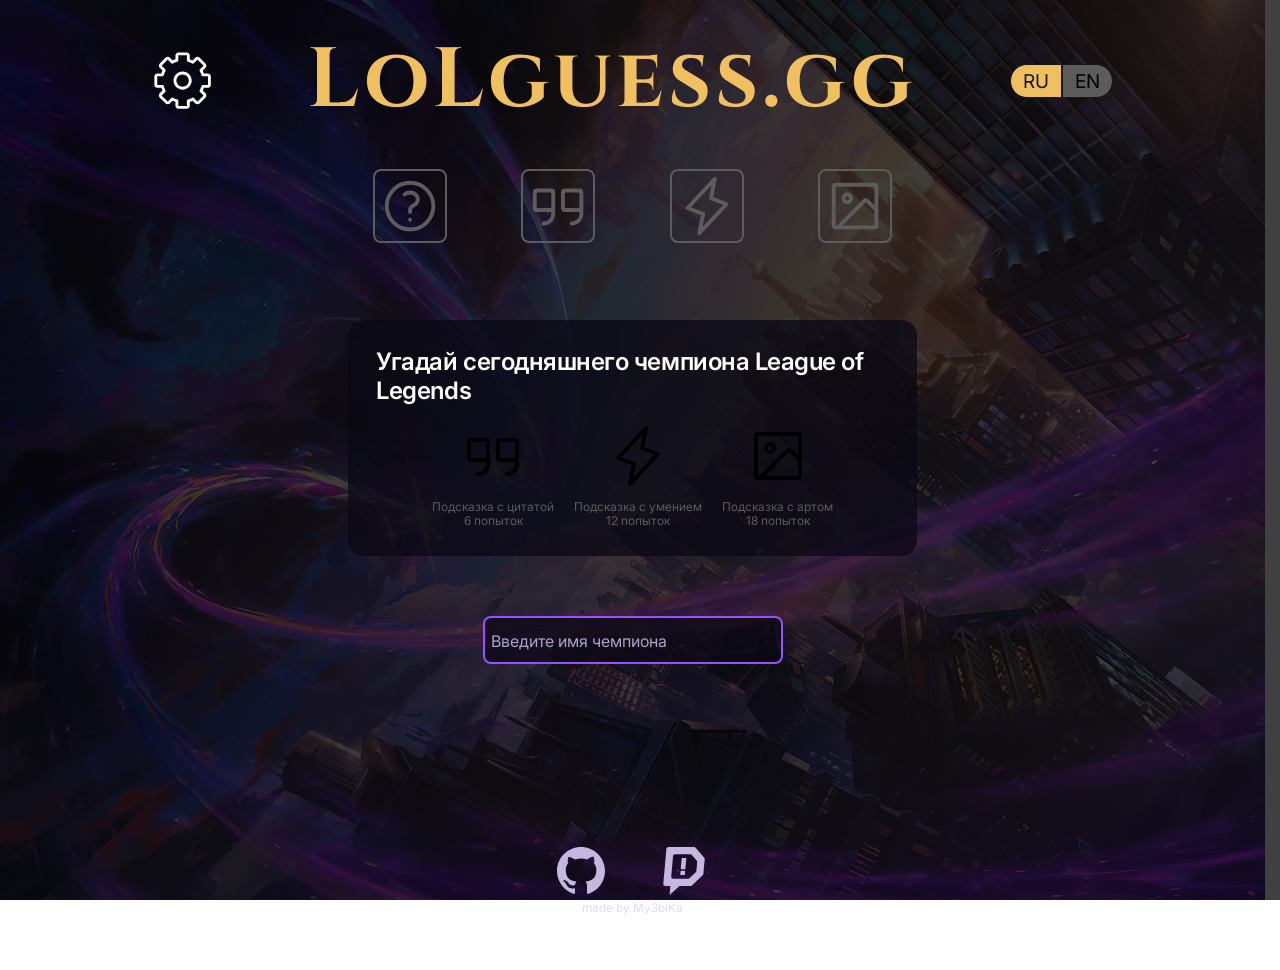
==== classic/daily/index.html @ db66587f "Initial commit" ====
<!DOCTYPE html>
<html lang="ru">

<head>
    <meta charset="UTF-8">
    <meta name="viewport" content="width=device-width, initial-scale=1.0">
    <title>LOLGuess | Classic daily</title>
    <link rel="stylesheet" href="/styles/main.css">
    <script src="/classic/daily/scripts/main.js" type="module" defer></script>
</head>

<body>
    <div class="header-placeholder"></div>
    <main class="main">
        <section class="modes">
            <div class="container modes__inner">
                <ul class="modes__list">
                    <li class="modes__item not-guessed" data-js-modes-classic>
                        <svg xmlns="http://www.w3.org/2000/svg" width="64" height="64" fill="none" viewBox="0 0 24 24"
                            stroke-width="1.5" stroke="currentColor" class="size-6">
                            <path stroke-linecap="round" stroke-linejoin="round"
                                d="M9.879 7.519c1.171-1.025 3.071-1.025 4.242 0 1.172 1.025 1.172 2.687 0 3.712-.203.179-.43.326-.67.442-.745.361-1.45.999-1.45 1.827v.75M21 12a9 9 0 1 1-18 0 9 9 0 0 1 18 0Zm-9 5.25h.008v.008H12v-.008Z" />
                        </svg>
                        <div class="modes__item-types">
                            <a href="/classic/daily/" class="modes__item-type button">Ежедневный</a>
                            <a href="/classic/endless/" class="modes__item-type button">Бесконечный</a>
                        </div>
                    </li>
                    <li class="modes__item not-guessed" data-js-modes-quote>
                        <svg xmlns="http://www.w3.org/2000/svg" width="64" height="64" viewBox="0 0 256 256">
                            <rect width="48" height="48" fill="none" />
                            <path d="M108,144H40a8,8,0,0,1-8-8V72a8,8,0,0,1,8-8h60a8,8,0,0,1,8,8v88a40,40,0,0,1-40,40"
                                fill="none" stroke="currentColor" stroke-linecap="round" stroke-linejoin="round"
                                stroke-width="16" />
                            <path d="M224,144H156a8,8,0,0,1-8-8V72a8,8,0,0,1,8-8h60a8,8,0,0,1,8,8v88a40,40,0,0,1-40,40"
                                fill="none" stroke="currentColor" stroke-linecap="round" stroke-linejoin="round"
                                stroke-width="16" />
                        </svg>
                        <div class="modes__item-types">
                            <a href="/quote/daily/" class="modes__item-type button">Ежедневный</a>
                            <a href="/quote/endless/" class="modes__item-type button">Бесконечный</a>
                        </div>
                    </li>
                    <li class="modes__item not-guessed" data-js-modes-spell>
                        <svg xmlns="http://www.w3.org/2000/svg" width="64" height="64" viewBox="0 0 256 256">
                            <rect width="256" height="256" fill="none" />
                            <polygon points="160 16 144 96 208 120 96 240 112 160 48 136 160 16" fill="none"
                                stroke="currentColor" stroke-linecap="round" stroke-linejoin="round"
                                stroke-width="16" />
                        </svg>
                        <div class="modes__item-types">
                            <a href="/spell/daily/" class="modes__item-type button">Ежедневный</a>
                            <a href="/spell/endless/" class="modes__item-type button">Бесконечный</a>
                        </div>
                    </li>
                    <li class="modes__item not-guessed" data-js-modes-splash>
                        <svg xmlns="http://www.w3.org/2000/svg" viewBox="0 0 256 256" width="64" height="64">
                            <rect width="256" height="256" fill="none" />
                            <rect x="40" y="40" width="176" height="176" rx="8" fill="none" stroke="currentColor"
                                stroke-linecap="round" stroke-linejoin="round" stroke-width="16" />
                            <circle cx="96" cy="96" r="16" fill="none" stroke="currentColor" stroke-linecap="round"
                                stroke-linejoin="round" stroke-width="16" />
                            <path d="M56.69,216,166.34,106.34a8,8,0,0,1,11.32,0L216,144.69" fill="none"
                                stroke="currentColor" stroke-linecap="round" stroke-linejoin="round"
                                stroke-width="16" />
                        </svg>
                        <div class="modes__item-types">
                            <a href="/splash/daily/" class="modes__item-type button">Ежедневный</a>
                            <a href="/splash/endless/" class="modes__item-type button">Бесконечный</a>
                        </div>
                    </li>
                </ul>
            </div>
        </section>
        <section class="hints">
            <div class="container">
                <div class="hints__inner">
                    <h1 class="hints__title h3">Угадай сегодняшнего чемпиона League of Legends</h1>
                    <ul class="hints__list">
                        <li class="hints__item is-disabled">
                            <button class="hints__btn is-disabled" data-js-hints-quote-open-btn data-js-hints-open-btn>
                                <svg xmlns="http://www.w3.org/2000/svg" width="64" height="64" viewBox="0 0 256 256">
                                    <rect width="48" height="48" fill="none" />
                                    <path
                                        d="M108,144H40a8,8,0,0,1-8-8V72a8,8,0,0,1,8-8h60a8,8,0,0,1,8,8v88a40,40,0,0,1-40,40"
                                        fill="none" stroke="currentColor" stroke-linecap="round" stroke-linejoin="round"
                                        stroke-width="16" />
                                    <path
                                        d="M224,144H156a8,8,0,0,1-8-8V72a8,8,0,0,1,8-8h60a8,8,0,0,1,8,8v88a40,40,0,0,1-40,40"
                                        fill="none" stroke="currentColor" stroke-linecap="round" stroke-linejoin="round"
                                        stroke-width="16" />
                                </svg>
                            </button>
                            <span class="hints__btn-tooltip">
                                Подсказка с цитатой <br>
                                <span class="hints__btn-tooltip-attempts" data-js-hints-quote-tooltip>6 попыток</span>
                            </span>
                        </li>
                        <li class="hints__item is-disabled">
                            <button class="hints__btn is-disabled" data-js-hints-spell-open-btn data-js-hints-open-btn>
                                <svg xmlns="http://www.w3.org/2000/svg" width="64" height="64" viewBox="0 0 256 256">
                                    <rect width="256" height="256" fill="none" />
                                    <polygon points="160 16 144 96 208 120 96 240 112 160 48 136 160 16" fill="none"
                                        stroke="currentColor" stroke-linecap="round" stroke-linejoin="round"
                                        stroke-width="16" />
                                </svg>
                            </button>
                            <span class="hints__btn-tooltip">
                                Подсказка с умением <br>
                                <span class="hints__btn-tooltip-attempts" data-js-hints-spell-tooltip>12 попыток</span>
                            </span>
                        </li>
                        <li class="hints__item is-disabled">
                            <button class="hints__btn is-disabled" data-js-hints-splash-open-btn data-js-hints-open-btn>
                                <svg xmlns="http://www.w3.org/2000/svg" viewBox="0 0 256 256" width="64" height="64">
                                    <rect width="256" height="256" fill="none" />
                                    <rect x="40" y="40" width="176" height="176" rx="8" fill="none"
                                        stroke="currentColor" stroke-linecap="round" stroke-linejoin="round"
                                        stroke-width="16" />
                                    <circle cx="96" cy="96" r="16" fill="none" stroke="currentColor"
                                        stroke-linecap="round" stroke-linejoin="round" stroke-width="16" />
                                    <path d="M56.69,216,166.34,106.34a8,8,0,0,1,11.32,0L216,144.69" fill="none"
                                        stroke="currentColor" stroke-linecap="round" stroke-linejoin="round"
                                        stroke-width="16" />
                                </svg>
                            </button>
                            <span class="hints__btn-tooltip">
                                Подсказка с артом <br>
                                <span class="hints__btn-tooltip-attempts" data-js-hints-splash-tooltip>18 попыток</span>
                            </span>
                        </li>
                    </ul>
                    <div class="hints__quote-hint-box" data-js-hints-quote-box data-js-hints-box>
                        <div class="hints__quote-hint" data-js-quote></div>
                    </div>
                    <div class="hints__spell-hint-box" data-js-hints-spell-box data-js-hints-box>
                    </div>
                    <div class="hints__splash-hint-box" data-js-hints-splash-box data-js-hints-box>
                    </div>
                </div>
            </div>
        </section>
        <section class="guess">
            <div class="container">
                <div class="guess__search" data-js-guess-box>
                    <input type="text" class="guess__input" placeholder="Введите имя чемпиона"
                        autocomplete="new-password" data-js-guess-input>
                    <ul class="guess__dropdown-list" role="listbox" data-js-guess-droplist>
                    </ul>
                </div>
            </div>
        </section>
        <section class="answers">
            <div class="container">
                <table class="answers__table">
                    <thead class="answers__thead is-hidden" data-js-answers-thead>
                        <tr class="answers__thead-tr">
                            <th class="answers__thead-th">Чемпион</th>
                            <th class="answers__thead-th">Пол</th>
                            <th class="answers__thead-th">Позиция(и)</th>
                            <th class="answers__thead-th">Виды</th>
                            <th class="answers__thead-th">Ресурс</th>
                            <th class="answers__thead-th">Тип <br>атаки</th>
                            <th class="answers__thead-th">Регион(ы)</th>
                            <th class="answers__thead-th">Год <br>выпуска</th>
                        </tr>
                    </thead>
                    <tbody class="answers__tbody" data-js-answers-tbody></tbody>
                </table>
            </div>
        </section>
        <section class="last-champion" style="display: none;">

        </section>
        <section class="finish is-hidden" data-js-finish-root>
            <div class="container">
                <div class="finish__inner">
                    <h2 class="finish__title">Nice one</h2>
                    <div class="finish__this-champ" data-js-finish-champ>
                        <div class="finish__champ-text-box">
                            <span class="finish__champ-text-top">Вы угадали</span>
                            <h3 class="finish__champ-name h2" data-js-finish-champ-name></h3>
                        </div>
                    </div>
                    <div class="finish__attempts" data-js-finish-attempts>Количество попыток:</div>
                    <button class="finish__statistic-btn" style="display: none;">Статистика</button>
                    <div class="finish__next-champ-timer-box">
                        <h3 class="finish__next-champ-title">Следующий чемпион через</h3>
                        <div class="finish__next-champ-timer">
                            <span class="finish__hours" data-js-timer-hours>00</span>
                            :
                            <span class="finish__minutes" data-js-timer-minutes>00</span>
                            :
                            <span class="finish__seconds" data-js-timer-seconds>00</span>
                        </div>
                        <span class="finish__utc">Часовой пояс: UTC +0</span>
                    </div>
                    <a href="/" class="finish__next-mode-btn" style="display: none;"></a>
                    <div class="modes">
                        <div class="container modes__inner modes__inner--end">
                            <ul class="modes__list">
                                <li class="modes__item not-guessed" data-js-modes-classic>
                                    <svg xmlns="http://www.w3.org/2000/svg" width="64" height="64" fill="none"
                                        viewBox="0 0 24 24" stroke-width="1.5" stroke="currentColor" class="size-6">
                                        <path stroke-linecap="round" stroke-linejoin="round"
                                            d="M9.879 7.519c1.171-1.025 3.071-1.025 4.242 0 1.172 1.025 1.172 2.687 0 3.712-.203.179-.43.326-.67.442-.745.361-1.45.999-1.45 1.827v.75M21 12a9 9 0 1 1-18 0 9 9 0 0 1 18 0Zm-9 5.25h.008v.008H12v-.008Z" />
                                    </svg>
                                    <div class="modes__item-types">
                                        <a href="/classic/daily/" class="modes__item-type button">Ежедневный</a>
                                        <a href="/classic/endless/" class="modes__item-type button">Бесконечный</a>
                                    </div>
                                </li>
                                <li class="modes__item not-guessed" data-js-modes-quote>
                                    <svg xmlns="http://www.w3.org/2000/svg" width="64" height="64"
                                        viewBox="0 0 256 256">
                                        <rect width="48" height="48" fill="none" />
                                        <path
                                            d="M108,144H40a8,8,0,0,1-8-8V72a8,8,0,0,1,8-8h60a8,8,0,0,1,8,8v88a40,40,0,0,1-40,40"
                                            fill="none" stroke="currentColor" stroke-linecap="round"
                                            stroke-linejoin="round" stroke-width="16" />
                                        <path
                                            d="M224,144H156a8,8,0,0,1-8-8V72a8,8,0,0,1,8-8h60a8,8,0,0,1,8,8v88a40,40,0,0,1-40,40"
                                            fill="none" stroke="currentColor" stroke-linecap="round"
                                            stroke-linejoin="round" stroke-width="16" />
                                    </svg>
                                    <div class="modes__item-types">
                                        <a href="/quote/daily/" class="modes__item-type button">Ежедневный</a>
                                        <a href="/quote/endless/" class="modes__item-type button">Бесконечный</a>
                                    </div>
                                </li>
                                <li class="modes__item not-guessed" data-js-modes-spell>
                                    <svg xmlns="http://www.w3.org/2000/svg" width="64" height="64"
                                        viewBox="0 0 256 256">
                                        <rect width="256" height="256" fill="none" />
                                        <polygon points="160 16 144 96 208 120 96 240 112 160 48 136 160 16" fill="none"
                                            stroke="currentColor" stroke-linecap="round" stroke-linejoin="round"
                                            stroke-width="16" />
                                    </svg>
                                    <div class="modes__item-types">
                                        <a href="/spell/daily/" class="modes__item-type button">Ежедневный</a>
                                        <a href="/spell/endless/" class="modes__item-type button">Бесконечный</a>
                                    </div>
                                </li>
                                <li class="modes__item not-guessed" data-js-modes-splash>
                                    <svg xmlns="http://www.w3.org/2000/svg" viewBox="0 0 256 256" width="64"
                                        height="64">
                                        <rect width="256" height="256" fill="none" />
                                        <rect x="40" y="40" width="176" height="176" rx="8" fill="none"
                                            stroke="currentColor" stroke-linecap="round" stroke-linejoin="round"
                                            stroke-width="16" />
                                        <circle cx="96" cy="96" r="16" fill="none" stroke="currentColor"
                                            stroke-linecap="round" stroke-linejoin="round" stroke-width="16" />
                                        <path d="M56.69,216,166.34,106.34a8,8,0,0,1,11.32,0L216,144.69" fill="none"
                                            stroke="currentColor" stroke-linecap="round" stroke-linejoin="round"
                                            stroke-width="16" />
                                    </svg>
                                    <div class="modes__item-types">
                                        <a href="/splash/daily/" class="modes__item-type button">Ежедневный</a>
                                        <a href="/splash/endless/" class="modes__item-type button">Бесконечный</a>
                                    </div>
                                </li>
                            </ul>
                        </div>
                    </div>
                </div>
            </div>
        </section>
    </main>
    <div class="footer-placeholder"></div>
    <div class="setting-modal"></div>
</body>

</html>
---- styles/main.css ----
@charset "UTF-8";
@font-face {
  font-family: "Inter";
  src: url("../fonts/Inter/Inter18pt-Light.eot") format("eot"), url("../fonts/Inter/Inter18pt-Light.woff") format("woff"), url("../fonts/Inter/Inter18pt-Light.woff2") format("woff2");
  font-weight: 300;
  font-style: normal;
  font-display: swap;
}
@font-face {
  font-family: "Inter";
  src: url("../fonts/Inter/Inter18pt-Regular.eot") format("eot"), url("../fonts/Inter/Inter18pt-Regular.woff") format("woff"), url("../fonts/Inter/Inter18pt-Regular.woff2") format("woff2");
  font-weight: 400;
  font-style: normal;
  font-display: swap;
}
@font-face {
  font-family: "Inter";
  src: url("../fonts/Inter/Inter18pt-Medium.eot") format("eot"), url("../fonts/Inter/Inter18pt-Medium.woff") format("woff"), url("../fonts/Inter/Inter18pt-Medium.woff2") format("woff2");
  font-weight: 500;
  font-style: normal;
  font-display: swap;
}
@font-face {
  font-family: "Inter";
  src: url("../fonts/Inter/Inter18pt-SemiBold.eot") format("eot"), url("../fonts/Inter/Inter18pt-SemiBold.woff") format("woff"), url("../fonts/Inter/Inter18pt-SemiBold.woff2") format("woff2");
  font-weight: 600;
  font-style: normal;
  font-display: swap;
}
@font-face {
  font-family: "Inter";
  src: url("../fonts/Inter/Inter18pt-Bold.eot") format("eot"), url("../fonts/Inter/Inter18pt-Bold.woff") format("woff"), url("../fonts/Inter/Inter18pt-Bold.woff2") format("woff2");
  font-weight: 700;
  font-style: normal;
  font-display: swap;
}
@font-face {
  font-family: "Cinzel";
  src: url("../fonts/Cinzel/Cinzel-Bold.eot") format("eot"), url("../fonts/Cinzel/Cinzel-Bold.woff") format("woff"), url("../fonts/Cinzel/Cinzel-Bold.woff2") format("woff2");
  font-weight: 700;
  font-style: normal;
  font-display: swap;
}
body {
  font-family: var(--font-family-base);
  font-size: clamp(0.875rem, 0.7451923077rem + 0.5769230769vw, 1.25rem);
  font-weight: 400;
  color: var(--color-text);
  background-color: var(--color-text);
  background: url(../images/background.jpg) no-repeat;
  background-position: center;
  background-size: cover;
  background-attachment: fixed;
  position: relative;
}
body::before {
  content: "";
  position: fixed;
  width: 100%;
  height: 100%;
  background: url(../images/background.jpg) no-repeat cover;
  background-color: rgba(0, 0, 0, 0.75);
  z-index: -1;
}
body.no-scroll {
  overflow: hidden;
}

h1,
.h1,
h2,
.h2,
h3,
.h3 {
  font-weight: 700;
  color: var(--color-white);
  letter-spacing: -0.02em;
}

h1,
.h1 {
  font-size: clamp(2rem, 1.3942307692rem + 2.6923076923vw, 3.75rem);
  line-height: clamp(2.75rem, 2.1442307692rem + 2.6923076923vw, 4.5rem);
}

h2,
.h2 {
  font-size: clamp(1.5rem, 1.3269230769rem + 0.7692307692vw, 2rem);
  line-height: clamp(1.75rem, 1.4903846154rem + 1.1538461538vw, 2.5rem);
}

h3,
.h3 {
  font-size: clamp(1.25rem, 1.1634615385rem + 0.3846153846vw, 1.5rem);
  line-height: 1.2;
  font-weight: 600;
}

a {
  position: relative;
  font-size: clamp(0.875rem, 0.8317307692rem + 0.1923076923vw, 1rem);
  color: inherit;
  font-weight: 500;
  top: 0;
  letter-spacing: 0.05em;
  line-height: 1.2;
  transition: 0.1s all;
}
a[class] {
  text-decoration: none;
}

a,
button,
label,
input,
textarea,
select,
svg * {
  transition-duration: var(--transition-duration);
}

button:has(svg) {
  padding: 0;
  border: none;
  background-color: transparent;
  transition: all 0.25s;
}
button:has(svg) svg {
  display: block;
  transition: all 0.25s;
}

input {
  background-color: var(--color-black-75);
  border: 0.125rem solid var(--color-accent-primary);
  padding: 0.625rem 0.375rem;
  border-radius: clamp(0.375rem, 0.3317307692rem + 0.1923076923vw, 0.5rem);
  color: var(--color-white);
  font-size: 1.125rem;
}
input::-moz-placeholder {
  color: var(--color-text-85);
  font-size: 1rem;
}
input::placeholder {
  color: var(--color-text-85);
  font-size: 1rem;
}

li svg {
  display: block;
  transition: all 0.25s;
}

:focus-visible {
  outline: 0.125rem dashed var(--color-accent-primary);
  outline-offset: 0rem;
  transition-duration: 0s !important;
}

/**
  Нормализация блочной модели
 */
*,
::before,
::after {
  box-sizing: border-box;
}

/**
  Убираем внутренние отступы слева тегам списков,
  у которых есть атрибут class
 */
:where(ul, ol):where([class]) {
  padding-left: 0;
}

/**
  Убираем внешние отступы body и двум другим тегам,
  у которых есть атрибут class
 */
body,
:where(blockquote, figure, fieldset):where([class]) {
  margin: 0;
}

/**
  Убираем внешние отступы вертикали нужным тегам,
  у которых есть атрибут class
 */
:where(h1,
h2,
h3,
h4,
h5,
h6,
p,
ul,
ol,
dl):where([class]) {
  margin-block: 0;
}

:where(dd[class]) {
  margin-left: 0;
}

:where(fieldset[class]) {
  padding: 0;
  border: none;
}

/**
  Убираем стандартный маркер маркированному списку,
  у которого есть атрибут class
 */
:where(ul[class]) {
  list-style: none;
}

:where(address[class]) {
  font-style: normal;
}

/**
  Обнуляем вертикальные внешние отступы параграфа,
  объявляем локальную переменную для внешнего отступа вниз,
  чтобы избежать взаимодействие с более сложным селектором
 */
p {
  --paragraphMarginBottom: 24px;
  margin-block: 0;
}

/**
  Внешний отступ вниз для параграфа без атрибута class,
  который расположен не последним среди своих соседних элементов
 */
p:where(:not([class]):not(:last-child)) {
  margin-bottom: var(--paragraphMarginBottom);
}

/**
  Упрощаем работу с изображениями и видео
 */
img,
video {
  display: block;
  max-width: 100%;
  height: auto;
}

/**
  Наследуем свойства шрифт для полей ввода
 */
input,
textarea,
select,
button {
  font: inherit;
}

html {
  /**
    Пригодится в большинстве ситуаций
    (когда, например, нужно будет "прижать" футер к низу сайта)
   */
  height: 100%;
  /**
    Убираем скачок интерфейса по горизонтали
    при появлении / исчезновении скроллбара
   */
  scrollbar-gutter: stable;
  /**
    Плавный скролл
   */
  scroll-behavior: smooth;
}

body {
  /**
    Пригодится в большинстве ситуаций
    (когда, например, нужно будет "прижать" футер к низу сайта)
   */
  min-height: 100%;
}

/**
  Нормализация высоты элемента ссылки при его инспектировании в DevTools
 */
a:where([class]) {
  display: inline-flex;
}

/**
  Курсор-рука при наведении на элемент
 */
button,
label {
  cursor: pointer;
}

/**
  Убирает серую подсветку при тапе на мобильных устройствах (iOS/Android)
 */
button {
  -webkit-tap-highlight-color: transparent;
}

/**
  Чиним баг задержки смены цвета при взаимодействии с svg-элементами
 */
svg * {
  transition-property: fill, stroke;
}

/**
  Приведение рамок таблиц в классический 'collapse' вид
 */
:where(table) {
  border-collapse: collapse;
  border-color: currentColor;
}

/**
  Удаляем все анимации и переходы для людей,
  которые предпочитают их не использовать
 */
@media (prefers-reduced-motion: reduce) {
  *,
  ::before,
  ::after {
    animation-duration: 0.01ms !important;
    animation-iteration-count: 1 !important;
    transition-duration: 0.01ms !important;
    scroll-behavior: auto !important;
  }
}
dialog:not([open]) {
  display: none;
}

.container {
  max-width: calc(var(--container-width) + var(--container-padding-x) * 2);
  margin-inline: auto;
  padding-inline: var(--container-padding-x);
}

.visually-hidden {
  position: absolute !important;
  width: 1px !important;
  height: 1px !important;
  margin: -1px !important;
  border: 0 !important;
  padding: 0 !important;
  white-space: nowrap !important;
  clip-path: inset(100%) !important;
  clip: rect(0 0 0 0) !important;
  overflow: hidden !important;
}

@media (width <= 47.99875rem) {
  .hidden-mobile {
    display: none !important;
  }
}

@media (width > 47.99875rem) {
  .visible-mobile {
    display: none !important;
  }
}

:root {
  --color-white: #ffffff;
  --color-text: #c4b8e0;
  --color-text-85: rgba(196, 184, 224, 0.875);
  --color-text-35: rgba(196, 184, 224, 0.35);
  --color-black: #161616;
  --color-black-75: rgba(10, 8, 20, 0.75);
  --color-accent-grey: #5c5c5c;
  --color-grey-15: rgba(92, 92, 92, 0.15);
  --color-grey-25: rgba(88, 88, 88, 0.25);
  --color-accent-green: #06a700;
  --color-accent-yellow: rgb(167, 109, 0);
  --color-accent-red: rgb(167, 0, 0);
  --color-accent-primary: #9B4DFF;
  --color-accent-secondary: #F0C060;
  --font-family-base: "Inter", sans-serif;
  --container-width: 87.5rem;
  --container-padding-x: 0.9375rem;
  --transition-duration: 0.25s;
}

@keyframes flipCard {
  0% {
    opacity: 0;
  }
  100% {
    opacity: 1;
  }
}
@keyframes unlockHint {
  0%, 100% {
    transform: translateX(0);
  }
  25% {
    transform: translateX(-5px);
  }
  75% {
    transform: translateX(5px);
  }
}
.header {
  padding-block: 1.875rem;
}
.header__inner {
  position: relative;
  display: flex;
  -moz-column-gap: clamp(3.125rem, 2.0432692308rem + 4.8076923077vw, 6.25rem);
       column-gap: clamp(3.125rem, 2.0432692308rem + 4.8076923077vw, 6.25rem);
  align-items: center;
  justify-content: center;
}
.header__logo {
  font-size: clamp(2.5rem, 1.4182692308rem + 4.8076923077vw, 5.625rem);
  font-family: "Cinzel";
  font-weight: 700;
  color: var(--color-accent-secondary);
}
.header__settings-btn {
  width: clamp(2.5rem, 1.9807692308rem + 2.3076923077vw, 4rem);
  height: clamp(2.5rem, 1.9807692308rem + 2.3076923077vw, 4rem);
}
.header__settings-btn svg {
  width: clamp(2.5rem, 1.9807692308rem + 2.3076923077vw, 4rem);
  height: clamp(2.5rem, 1.9807692308rem + 2.3076923077vw, 4rem);
}
@media (any-hover: hover) {
  .header__settings-btn:hover svg {
    rotate: 90deg;
  }
}
@media (any-hover: none) {
  .header__settings-btn:active svg {
    rotate: 90deg;
  }
}
.header__lang-btn {
  padding: 0.25rem 0.75rem;
  border: 0.0625rem solid var(--color-black);
  background-color: var(--color-accent-grey);
}
.header__lang-btn:first-child {
  border-radius: 1.25rem 0 0 1.25rem;
}
.header__lang-btn:last-child {
  border-radius: 0 1.25rem 1.25rem 0;
}
.header__lang-btn.is-active {
  background-color: var(--color-accent-secondary);
  color: var(--color-black);
}
.header__lang-btn-box {
  display: flex;
  border-radius: 1.25rem;
  overflow: hidden;
}

.button {
  border: 0.0625rem solid var(--color-text-85);
  background-color: var(--color-text-85);
  color: var(--color-white);
  padding: 0.625rem 1rem;
  border-radius: clamp(0.25rem, 0.2067307692rem + 0.1923076923vw, 0.375rem);
}
@media (any-hover: hover) {
  .button:hover {
    background-color: transparent;
    transition: all 0.25s;
  }
}
@media (any-hover: none) {
  .button:active {
    background-color: transparent;
    transition: all 0.25s;
  }
}
.button--lang {
  padding: 0;
  border: none;
  background-color: transparent;
  position: relative;
}
@media (any-hover: hover) {
  .button--lang:hover {
    opacity: 0.8;
  }
}
@media (any-hover: none) {
  .button--lang:active {
    opacity: 0.8;
  }
}
.button--icon {
  padding: 0;
  border: none;
  background-color: transparent;
  transition: rotate 0.35s, opacity 0.25s;
}
@media (any-hover: hover) {
  .button--icon:hover {
    opacity: 0.7;
    rotate: 90deg;
  }
}
@media (any-hover: none) {
  .button--icon:active {
    opacity: 0.7;
    rotate: 90deg;
  }
}

.modes__inner {
  padding-bottom: clamp(2.5rem, 2.2836538462rem + 0.9615384615vw, 3.125rem);
}
.modes__inner--end {
  padding-bottom: 0;
}
.modes__list {
  display: flex;
  -moz-column-gap: clamp(1.875rem, 0.7932692308rem + 4.8076923077vw, 5rem);
       column-gap: clamp(1.875rem, 0.7932692308rem + 4.8076923077vw, 5rem);
  justify-content: center;
  padding: 0.5rem;
}
.modes__item {
  position: relative;
  display: block;
  cursor: pointer;
  border: 0.125rem solid var(--color-text);
  border-radius: 0.5rem;
  padding: 0.25rem;
  transition: var(--transition-duration);
}
.modes__item svg {
  width: clamp(3rem, 2.6538461538rem + 1.5384615385vw, 4rem);
  height: clamp(3rem, 2.6538461538rem + 1.5384615385vw, 4rem);
}
.modes__item.not-guessed {
  color: var(--color-accent-grey);
  border-color: var(--color-accent-grey);
}
.modes__item-types {
  position: absolute;
  left: 53%;
  translate: -50% 0%;
  bottom: -70%;
  display: flex;
  -moz-column-gap: 0.75rem;
       column-gap: 0.75rem;
  align-items: center;
  opacity: 0;
  visibility: hidden;
  transition: all var(--transition-duration);
}
.modes__item-types svg path {
  transition: var(--transition-duration);
}
.modes__item-type {
  font-size: 0.75rem;
}
@media (any-hover: hover) {
  .modes__item:hover svg {
    color: var(--color-white);
    transition: var(--transition-duration);
  }
  .modes__item:hover {
    border-color: var(--color-white);
  }
  .modes__item:hover .modes__item-types {
    opacity: 1;
    visibility: visible;
  }
}
@media (any-hover: none) {
  .modes__item:active svg {
    color: var(--color-white);
    transition: var(--transition-duration);
  }
  .modes__item:active {
    border-color: var(--color-white);
  }
  .modes__item:active .modes__item-types {
    opacity: 1;
    visibility: visible;
  }
}

.setting-modal {
  background-color: var(--color-black);
  border: 0.125rem solid var(--color-accent-primary);
  border-radius: clamp(0.5rem, 0.4134615385rem + 0.3846153846vw, 0.75rem);
  padding-block: clamp(2rem, 1.3076923077rem + 3.0769230769vw, 4rem);
  padding-inline: clamp(1.5rem, 0.9807692308rem + 2.3076923077vw, 3rem);
  display: flex;
  flex-direction: column;
  row-gap: 1.5rem;
  position: fixed;
}
.setting-modal::backdrop {
  background-color: var(--color-black);
  opacity: 0.5;
}
.setting-modal div {
  display: flex;
  flex-direction: column;
  row-gap: clamp(1.125rem, 0.8221153846rem + 1.3461538462vw, 2rem);
}
.setting-modal__close-btn {
  align-self: end;
  position: absolute;
  top: 0.875rem;
  right: 0.875rem;
  width: clamp(1.375rem, 0.8990384615rem + 2.1153846154vw, 2.75rem);
  height: clamp(1.375rem, 0.8990384615rem + 2.1153846154vw, 2.75rem);
}
.setting-modal__close-btn::before, .setting-modal__close-btn::after {
  content: "";
  display: block;
  position: absolute;
  top: 50%;
  left: 50%;
  translate: -50% -50%;
  width: clamp(1.5rem, 1.2403846154rem + 1.1538461538vw, 2.25rem);
  height: clamp(0.125rem, 0.1033653846rem + 0.0961538462vw, 0.1875rem);
  background-color: var(--color-white);
  rotate: 45deg;
  border-radius: clamp(0.25rem, 0.2067307692rem + 0.1923076923vw, 0.375rem);
}
.setting-modal__close-btn::before {
  rotate: 135deg;
}
.setting-modal__colorblind-thumb {
  position: absolute;
  top: 50%;
  left: 0.125rem;
  translate: 0 -50%;
  width: 1.5rem;
  height: 1.5rem;
  display: block;
  background-color: var(--color-white);
  border-radius: 50%;
  transition: all 0.25s;
}
.setting-modal__colorblind-btn {
  width: 1.75rem;
  height: 1.75rem;
  transition: all 0.25s;
  position: relative;
  padding: 0;
  width: 3rem;
  border-radius: clamp(0.875rem, 0.8317307692rem + 0.1923076923vw, 1rem);
  border: none;
  background-color: var(--color-accent-grey);
  align-self: start;
}
.setting-modal__colorblind-btn.is-active {
  background-color: var(--color-accent-green);
  transition: all 0.25s;
}
.setting-modal__colorblind-btn.is-active .setting-modal__colorblind-thumb {
  left: 1.375rem;
  transition: all 0.25s;
}
.setting-modal__theme-select {
  background-color: transparent;
  border: 0.0625rem solid var(--color-accent-primary);
  border-radius: clamp(0.375rem, 0.375rem + 0vw, 0.375rem);
  padding-inline: clamp(0.5rem, 0.4134615385rem + 0.3846153846vw, 0.75rem);
  padding-block: clamp(0.375rem, 0.3317307692rem + 0.1923076923vw, 0.5rem);
}

.guess {
  padding-block: 2.5rem;
}
.guess .container {
  display: flex;
  flex-direction: column;
  align-items: center;
  row-gap: clamp(1.5rem, 1.1538461538rem + 1.5384615385vw, 2.5rem);
}
.guess__surrender-btn {
  justify-self: center;
}
.guess__surrender-btn.is-hidden {
  display: none;
  opacity: 0;
  visibility: hidden;
  transition: all var(--transition-duration);
}
.guess__search {
  position: relative;
}
.guess__dropdown-list {
  background-color: var(--color-black-75);
  max-height: 26.25rem;
  width: 18.75rem;
  position: absolute;
  z-index: 2;
  overflow-y: auto;
  top: 90%;
  transition: 0.2s;
}
.guess__dropdown-list::-webkit-scrollbar {
  background-color: var(--color-primary-accent);
}
.guess__dropdown-list.is-hidden {
  opacity: 0;
  visibility: hidden;
  transition: all var(--transition-duration);
  transition: 0.2s;
}
.guess__dropdown-item {
  cursor: pointer;
  display: flex;
  align-items: center;
  -moz-column-gap: 1.125rem;
       column-gap: 1.125rem;
  padding: 0.625rem;
  transition: var(--transition-duration);
  font-size: 1.25rem;
  transition: none;
}
.guess__dropdown-item.is-focused {
  background-color: var(--color-grey-25);
}
@media (any-hover: hover) {
  .guess__dropdown-item:hover {
    background-color: var(--color-grey-25);
  }
}
@media (any-hover: none) {
  .guess__dropdown-item:active {
    background-color: var(--color-grey-25);
  }
}
.guess__dropdown-item-not-found {
  text-align: center;
  padding: 0.625rem;
  font-size: 1rem;
}
.guess__dropdown-item:nth-child(1) {
  padding-top: 1.25rem;
}
.guess__input {
  width: 18.75rem;
  z-index: 5;
  position: relative;
}
.guess__input.is-hidden {
  opacity: 0;
  visibility: hidden;
  transition: all var(--transition-duration);
  display: none;
}

.footer {
  padding-block: clamp(1.25rem, 0.3846153846rem + 3.8461538462vw, 3.75rem);
  margin-top: auto;
}
.footer__inner {
  display: flex;
  flex-direction: column;
  align-items: center;
}
.footer__inner span {
  font-size: 0.75rem;
  opacity: 0.5;
}
.footer__list {
  display: flex;
  align-items: center;
  -moz-column-gap: clamp(1.25rem, 0.3846153846rem + 3.8461538462vw, 3.75rem);
       column-gap: clamp(1.25rem, 0.3846153846rem + 3.8461538462vw, 3.75rem);
}

.game-mods__inner {
  display: flex;
  flex-direction: column;
  align-items: center;
  row-gap: clamp(1.25rem, 0.3846153846rem + 3.8461538462vw, 3.75rem);
}
.game-mods__list {
  display: grid;
  grid-template-columns: repeat(2, 1fr);
  gap: 1.25rem;
}
@media (width <= 47.99875rem) {
  .game-mods__list {
    grid-template-columns: 1fr;
  }
}
.game-mods__item {
  display: flex;
  flex-direction: column;
  row-gap: 2rem;
  background-color: var(--color-black-75);
  padding: clamp(1rem, 0.6538461538rem + 1.5384615385vw, 2rem);
  border-radius: clamp(0.5rem, 0.4134615385rem + 0.3846153846vw, 0.75rem);
}
.game-mods__item-title-box {
  display: flex;
  align-items: center;
  -moz-column-gap: clamp(0.75rem, 0.6634615385rem + 0.3846153846vw, 1rem);
       column-gap: clamp(0.75rem, 0.6634615385rem + 0.3846153846vw, 1rem);
}
.game-mods__type-box {
  display: flex;
  justify-content: space-between;
  align-items: center;
  margin-top: auto;
}
.game-mods__type-btn:nth-last-child(1) {
  background-color: transparent;
  border: 0.0625rem solid var(--color-text-85);
}
@media (any-hover: hover) {
  .game-mods__type-btn:nth-last-child(1):hover {
    background-color: var(--color-text-85);
  }
}
@media (any-hover: none) {
  .game-mods__type-btn:nth-last-child(1):active {
    background-color: var(--color-text-85);
  }
}

.hints {
  padding-block: 1.25rem;
}
.hints .container {
  display: flex;
  flex-direction: column;
  align-items: center;
}
.hints__inner {
  padding-block: clamp(1.25rem, 0.8173076923rem + 1.9230769231vw, 2.5rem);
  background-color: var(--color-black-75);
  border-radius: clamp(0.75rem, 0.6634615385rem + 0.3846153846vw, 1rem);
  display: flex;
  flex-direction: column;
  align-items: center;
  justify-content: center;
  padding: clamp(0.9375rem, 0.6129807692rem + 1.4423076923vw, 1.875rem);
  row-gap: clamp(0.625rem, 0.4086538462rem + 0.9615384615vw, 1.25rem);
  width: clamp(20.625rem, 14.7836538462rem + 25.9615384615vw, 37.5rem);
}
.hints__title {
  max-width: inherit;
}
.hints__list {
  display: flex;
  justify-content: center;
  -moz-column-gap: 1.25rem;
       column-gap: 1.25rem;
}
.hints__item {
  display: flex;
  flex-direction: column;
  font-size: clamp(0.625rem, 0.5817307692rem + 0.1923076923vw, 0.75rem);
  align-items: center;
  text-align: center;
  row-gap: 0.75rem;
}
.hints__item.is-disabled {
  color: var(--color-accent-grey);
}
.hints__btn:not(.is-disabled) {
  color: var(--color-text-85);
  animation: unlockHint 0.5s ease forwards;
}
.hints__btn__tooltip {
  color: var(--color-accent-grey);
}
.hints__quote-hint-box, .hints__spell-hint-box, .hints__splash-hint-box {
  display: flex;
  flex-direction: column;
  align-items: center;
  background-color: var(--color-text-35);
  padding: clamp(0.5rem, 0.3269230769rem + 0.7692307692vw, 1rem);
  border-radius: clamp(0.375rem, 0.2884615385rem + 0.3846153846vw, 0.625rem);
}
.hints__quote-hint-box.is-hidden, .hints__spell-hint-box.is-hidden, .hints__splash-hint-box.is-hidden {
  max-height: 0px;
  display: none;
  opacity: 0;
  visibility: hidden;
  transition: all var(--transition-duration);
}
.hints__quote-audio {
  background: none;
  border: none;
}
.hints__quote-audio img {
  width: clamp(2rem, 1.6538461538rem + 1.5384615385vw, 3rem);
  height: clamp(2rem, 1.6538461538rem + 1.5384615385vw, 3rem);
}
.hints__quote-hint {
  text-align: center;
}
.hints__spell-hint-box {
  padding: clamp(1rem, 0.8269230769rem + 0.7692307692vw, 1.5rem);
}
.hints__spell-img {
  border-radius: 0.5rem;
  border: 0.125rem solid var(--color-text);
}
.hints__splash-hint-box {
  position: relative;
  width: clamp(12.5rem, 10.3365384615rem + 9.6153846154vw, 18.75rem);
  height: clamp(12.5rem, 10.3365384615rem + 9.6153846154vw, 18.75rem);
  overflow: hidden;
  border-radius: 0.5rem;
  border: 0.125rem solid var(--color-text);
  padding: 0;
}
.hints__splash-hint-box canvas {
  width: 75.9375rem;
  height: 44.8125rem;
  position: absolute;
  overflow: hidden;
  top: 50%;
  left: 50%;
  translate: -50% -50%;
}

.answers .container {
  display: flex;
  flex-direction: column;
  align-items: center;
}
.answers__table {
  justify-self: center;
}
.answers__thead {
  transition: all 0.25s;
  height: 100%;
}
.answers__thead-tr {
  display: flex;
  -moz-column-gap: 1rem;
       column-gap: 1rem;
  padding-bottom: 1.25rem;
  align-items: center;
}
.answers__thead-th {
  display: flex;
  position: relative;
  width: clamp(5rem, 4.5673076923rem + 1.9230769231vw, 6.25rem);
  height: clamp(3.125rem, 2.6923076923rem + 1.9230769231vw, 4.375rem);
  justify-content: center;
  align-items: center;
}
.answers__thead-th::before {
  content: "";
  position: absolute;
  bottom: 0;
  left: 50%;
  translate: -50%;
  height: 0.125rem;
  width: 80%;
  background-color: var(--color-text);
}
.answers__thead.is-hidden {
  opacity: 0;
  visibility: hidden;
  height: 0%;
}
.answers__tbody {
  display: flex;
  flex-direction: column;
  row-gap: 0.625rem;
}
.answers__tbody-tr {
  display: flex;
  -moz-column-gap: 1rem;
       column-gap: 1rem;
  align-items: center;
}
.answers__tbody-td {
  display: flex;
  position: relative;
  width: clamp(5rem, 4.5673076923rem + 1.9230769231vw, 6.25rem);
  height: clamp(5rem, 4.5673076923rem + 1.9230769231vw, 6.25rem);
  justify-content: center;
  align-items: center;
  text-align: center;
  color: var(--color-white);
  font-size: 1rem;
  font-weight: 500;
  transition: var(--transition-duration);
  word-break: break-word;
  text-wrap: wrap;
  border: 0.0625rem solid var(--color-text);
}
@media (any-hover: hover) {
  .answers__tbody-td:hover {
    opacity: 0.85;
  }
}
@media (any-hover: none) {
  .answers__tbody-td:active {
    opacity: 0.85;
  }
}
.answers__tbody-td img {
  width: clamp(3.4375rem, 2.5721153846rem + 3.8461538462vw, 5.9375rem);
  height: clamp(3.4375rem, 2.5721153846rem + 3.8461538462vw, 5.9375rem);
}
.answers__tbody-td-wrong {
  background-color: var(--color-accent-red);
}
.answers__tbody-td-partial {
  background-color: var(--color-accent-yellow);
}
.answers__tbody-td-correct {
  background-color: var(--color-accent-green);
}
.answers__tbody-td:not(:nth-child(1)) {
  animation: flipCard 0.7s ease forwards;
}
.answers__tbody-td.no-animation {
  animation: none;
}

.finish {
  padding-block: 3.75rem;
}
.finish.is-hidden {
  display: none;
  opacity: 0;
  visibility: hidden;
  transition: all var(--transition-duration);
}
.finish .container {
  display: flex;
  flex-direction: column;
  align-items: center;
}
.finish__inner {
  display: flex;
  flex-direction: column;
  align-items: center;
  max-width: clamp(18.75rem, 9.0144230769rem + 43.2692307692vw, 46.875rem);
  padding: clamp(3rem, 2.6538461538rem + 1.5384615385vw, 4rem);
  background-color: var(--color-black-75);
  border-radius: clamp(0.75rem, 0.6634615385rem + 0.3846153846vw, 1rem);
  row-gap: clamp(1rem, 0.7403846154rem + 1.1538461538vw, 1.75rem);
}
.finish__this-champ {
  display: flex;
  align-items: center;
  -moz-column-gap: clamp(1rem, 0.8269230769rem + 0.7692307692vw, 1.5rem);
       column-gap: clamp(1rem, 0.8269230769rem + 0.7692307692vw, 1.5rem);
}
.finish__next-champ-timer {
  color: var(--color-white);
}
.finish__next-champ-timer-box {
  display: flex;
  flex-direction: column;
  align-items: center;
  row-gap: clamp(0.75rem, 0.6634615385rem + 0.3846153846vw, 1rem);
}
.finish__utc {
  font-size: clamp(0.75rem, 0.6634615385rem + 0.3846153846vw, 1rem);
  color: var(--color-accent-grey);
}/*# sourceMappingURL=main.css.map */
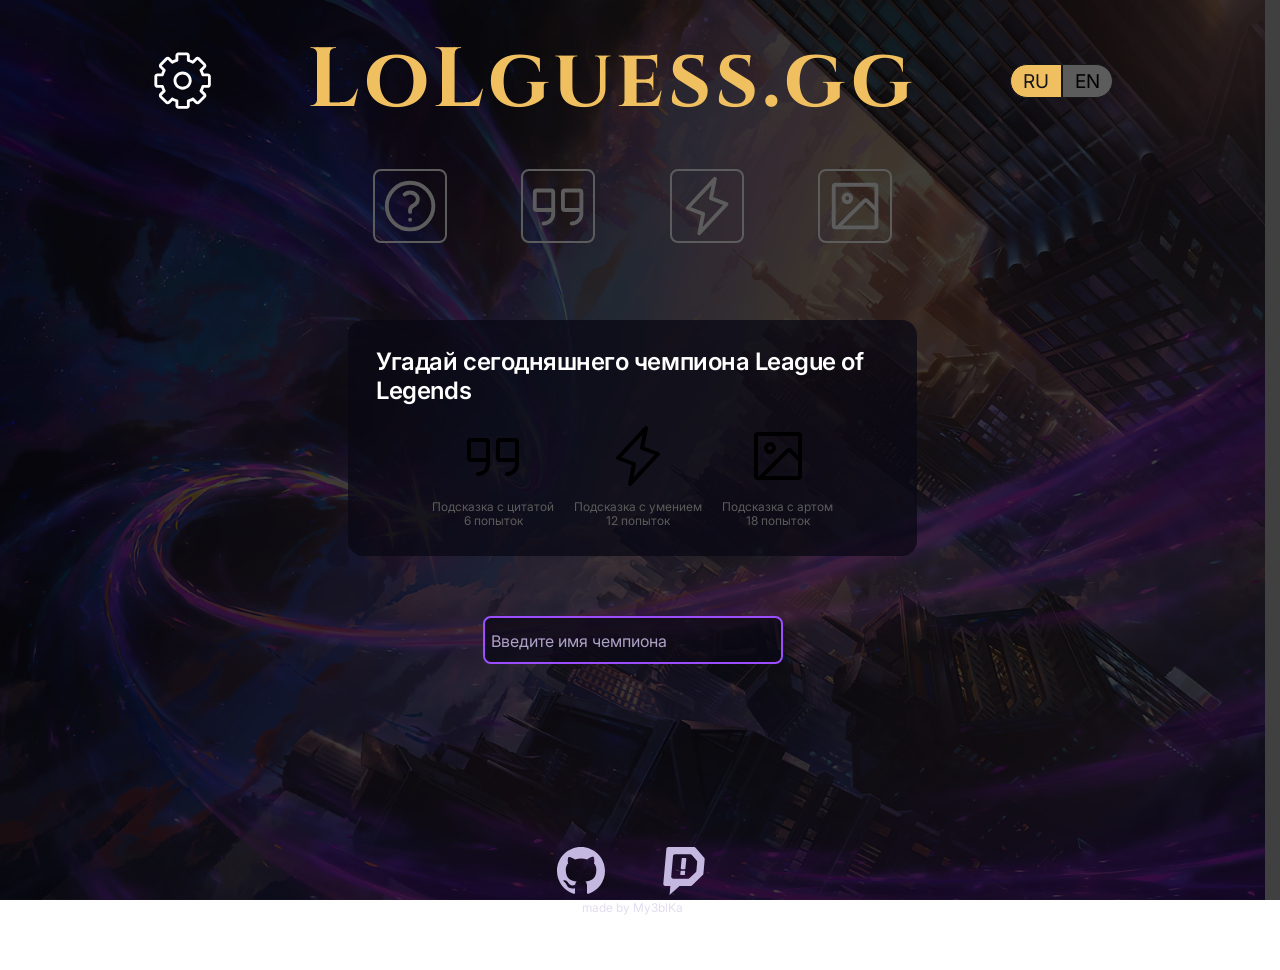
==== commit 5d3e0808: "fix: относительные пути из classic/daily&endless index.html - все пути поправлены" ====
--- a/classic/daily/index.html
+++ b/classic/daily/index.html
@@ -5,8 +5,8 @@
     <meta charset="UTF-8">
     <meta name="viewport" content="width=device-width, initial-scale=1.0">
     <title>LOLGuess | Classic daily</title>
-    <link rel="stylesheet" href="/styles/main.css">
-    <script src="/classic/daily/scripts/main.js" type="module" defer></script>
+    <link rel="stylesheet" href="../../styles/main.css">
+    <script src="./scripts/main.js" type="module" defer></script>
 </head>
 
 <body>
@@ -22,8 +22,8 @@
                                 d="M9.879 7.519c1.171-1.025 3.071-1.025 4.242 0 1.172 1.025 1.172 2.687 0 3.712-.203.179-.43.326-.67.442-.745.361-1.45.999-1.45 1.827v.75M21 12a9 9 0 1 1-18 0 9 9 0 0 1 18 0Zm-9 5.25h.008v.008H12v-.008Z" />
                         </svg>
                         <div class="modes__item-types">
-                            <a href="/classic/daily/" class="modes__item-type button">Ежедневный</a>
-                            <a href="/classic/endless/" class="modes__item-type button">Бесконечный</a>
+                            <a href="./classic/daily/" class="modes__item-type button">Ежедневный</a>
+                            <a href="./classic/endless/" class="modes__item-type button">Бесконечный</a>
                         </div>
                     </li>
                     <li class="modes__item not-guessed" data-js-modes-quote>
@@ -37,8 +37,8 @@
                                 stroke-width="16" />
                         </svg>
                         <div class="modes__item-types">
-                            <a href="/quote/daily/" class="modes__item-type button">Ежедневный</a>
-                            <a href="/quote/endless/" class="modes__item-type button">Бесконечный</a>
+                            <a href="./quote/daily/" class="modes__item-type button">Ежедневный</a>
+                            <a href="./quote/endless/" class="modes__item-type button">Бесконечный</a>
                         </div>
                     </li>
                     <li class="modes__item not-guessed" data-js-modes-spell>
@@ -49,8 +49,8 @@
                                 stroke-width="16" />
                         </svg>
                         <div class="modes__item-types">
-                            <a href="/spell/daily/" class="modes__item-type button">Ежедневный</a>
-                            <a href="/spell/endless/" class="modes__item-type button">Бесконечный</a>
+                            <a href="./spell/daily/" class="modes__item-type button">Ежедневный</a>
+                            <a href="./spell/endless/" class="modes__item-type button">Бесконечный</a>
                         </div>
                     </li>
                     <li class="modes__item not-guessed" data-js-modes-splash>
@@ -65,8 +65,8 @@
                                 stroke-width="16" />
                         </svg>
                         <div class="modes__item-types">
-                            <a href="/splash/daily/" class="modes__item-type button">Ежедневный</a>
-                            <a href="/splash/endless/" class="modes__item-type button">Бесконечный</a>
+                            <a href="./splash/daily/" class="modes__item-type button">Ежедневный</a>
+                            <a href="./splash/endless/" class="modes__item-type button">Бесконечный</a>
                         </div>
                     </li>
                 </ul>
@@ -206,8 +206,8 @@
                                             d="M9.879 7.519c1.171-1.025 3.071-1.025 4.242 0 1.172 1.025 1.172 2.687 0 3.712-.203.179-.43.326-.67.442-.745.361-1.45.999-1.45 1.827v.75M21 12a9 9 0 1 1-18 0 9 9 0 0 1 18 0Zm-9 5.25h.008v.008H12v-.008Z" />
                                     </svg>
                                     <div class="modes__item-types">
-                                        <a href="/classic/daily/" class="modes__item-type button">Ежедневный</a>
-                                        <a href="/classic/endless/" class="modes__item-type button">Бесконечный</a>
+                                        <a href="./classic/daily/" class="modes__item-type button">Ежедневный</a>
+                                        <a href="./classic/endless/" class="modes__item-type button">Бесконечный</a>
                                     </div>
                                 </li>
                                 <li class="modes__item not-guessed" data-js-modes-quote>
@@ -224,8 +224,8 @@
                                             stroke-linejoin="round" stroke-width="16" />
                                     </svg>
                                     <div class="modes__item-types">
-                                        <a href="/quote/daily/" class="modes__item-type button">Ежедневный</a>
-                                        <a href="/quote/endless/" class="modes__item-type button">Бесконечный</a>
+                                        <a href="./quote/daily/" class="modes__item-type button">Ежедневный</a>
+                                        <a href="./quote/endless/" class="modes__item-type button">Бесконечный</a>
                                     </div>
                                 </li>
                                 <li class="modes__item not-guessed" data-js-modes-spell>
@@ -237,8 +237,8 @@
                                             stroke-width="16" />
                                     </svg>
                                     <div class="modes__item-types">
-                                        <a href="/spell/daily/" class="modes__item-type button">Ежедневный</a>
-                                        <a href="/spell/endless/" class="modes__item-type button">Бесконечный</a>
+                                        <a href="./spell/daily/" class="modes__item-type button">Ежедневный</a>
+                                        <a href="./spell/endless/" class="modes__item-type button">Бесконечный</a>
                                     </div>
                                 </li>
                                 <li class="modes__item not-guessed" data-js-modes-splash>
@@ -255,8 +255,8 @@
                                             stroke-width="16" />
                                     </svg>
                                     <div class="modes__item-types">
-                                        <a href="/splash/daily/" class="modes__item-type button">Ежедневный</a>
-                                        <a href="/splash/endless/" class="modes__item-type button">Бесконечный</a>
+                                        <a href="./splash/daily/" class="modes__item-type button">Ежедневный</a>
+                                        <a href="./splash/endless/" class="modes__item-type button">Бесконечный</a>
                                     </div>
                                 </li>
                             </ul>
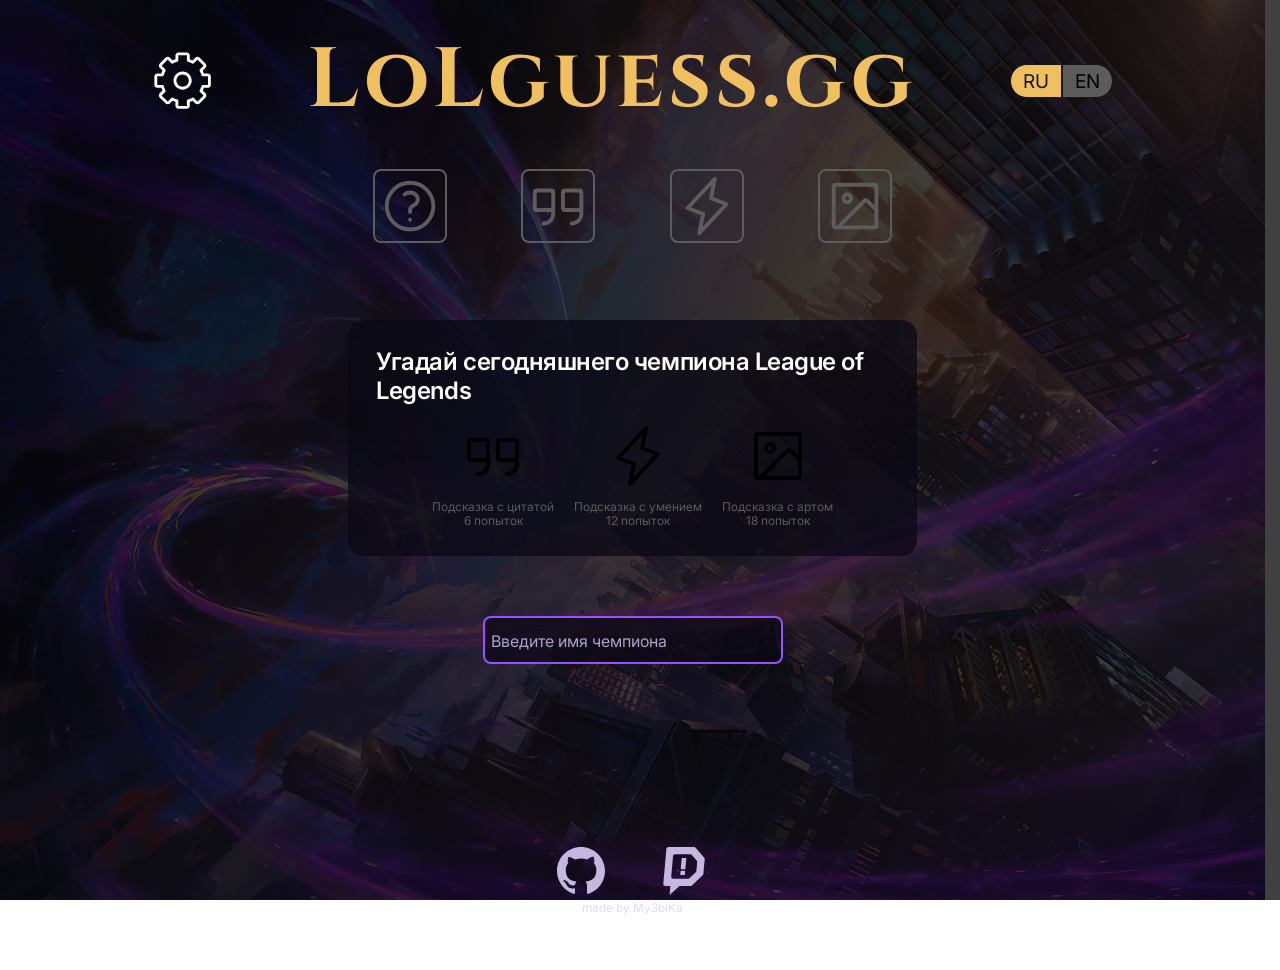
==== commit c1082760: "fix: В очередной раз исправлены пути в html в ссылках на разных страницах" ====
--- a/classic/daily/index.html
+++ b/classic/daily/index.html
@@ -22,8 +22,8 @@
                                 d="M9.879 7.519c1.171-1.025 3.071-1.025 4.242 0 1.172 1.025 1.172 2.687 0 3.712-.203.179-.43.326-.67.442-.745.361-1.45.999-1.45 1.827v.75M21 12a9 9 0 1 1-18 0 9 9 0 0 1 18 0Zm-9 5.25h.008v.008H12v-.008Z" />
                         </svg>
                         <div class="modes__item-types">
-                            <a href="./classic/daily/" class="modes__item-type button">Ежедневный</a>
-                            <a href="./classic/endless/" class="modes__item-type button">Бесконечный</a>
+                            <a href="../../classic/daily/" class="modes__item-type button">Ежедневный</a>
+                            <a href="../../classic/endless/" class="modes__item-type button">Бесконечный</a>
                         </div>
                     </li>
                     <li class="modes__item not-guessed" data-js-modes-quote>
@@ -37,8 +37,8 @@
                                 stroke-width="16" />
                         </svg>
                         <div class="modes__item-types">
-                            <a href="./quote/daily/" class="modes__item-type button">Ежедневный</a>
-                            <a href="./quote/endless/" class="modes__item-type button">Бесконечный</a>
+                            <a href="../../quote/daily/" class="modes__item-type button">Ежедневный</a>
+                            <a href="../../quote/endless/" class="modes__item-type button">Бесконечный</a>
                         </div>
                     </li>
                     <li class="modes__item not-guessed" data-js-modes-spell>
@@ -49,8 +49,8 @@
                                 stroke-width="16" />
                         </svg>
                         <div class="modes__item-types">
-                            <a href="./spell/daily/" class="modes__item-type button">Ежедневный</a>
-                            <a href="./spell/endless/" class="modes__item-type button">Бесконечный</a>
+                            <a href="../../spell/daily/" class="modes__item-type button">Ежедневный</a>
+                            <a href="../../spell/endless/" class="modes__item-type button">Бесконечный</a>
                         </div>
                     </li>
                     <li class="modes__item not-guessed" data-js-modes-splash>
@@ -65,8 +65,8 @@
                                 stroke-width="16" />
                         </svg>
                         <div class="modes__item-types">
-                            <a href="./splash/daily/" class="modes__item-type button">Ежедневный</a>
-                            <a href="./splash/endless/" class="modes__item-type button">Бесконечный</a>
+                            <a href="../../splash/daily/" class="modes__item-type button">Ежедневный</a>
+                            <a href="../../splash/endless/" class="modes__item-type button">Бесконечный</a>
                         </div>
                     </li>
                 </ul>
@@ -206,8 +206,8 @@
                                             d="M9.879 7.519c1.171-1.025 3.071-1.025 4.242 0 1.172 1.025 1.172 2.687 0 3.712-.203.179-.43.326-.67.442-.745.361-1.45.999-1.45 1.827v.75M21 12a9 9 0 1 1-18 0 9 9 0 0 1 18 0Zm-9 5.25h.008v.008H12v-.008Z" />
                                     </svg>
                                     <div class="modes__item-types">
-                                        <a href="./classic/daily/" class="modes__item-type button">Ежедневный</a>
-                                        <a href="./classic/endless/" class="modes__item-type button">Бесконечный</a>
+                                        <a href="../../classic/daily/" class="modes__item-type button">Ежедневный</a>
+                                        <a href="../../classic/endless/" class="modes__item-type button">Бесконечный</a>
                                     </div>
                                 </li>
                                 <li class="modes__item not-guessed" data-js-modes-quote>
@@ -224,8 +224,8 @@
                                             stroke-linejoin="round" stroke-width="16" />
                                     </svg>
                                     <div class="modes__item-types">
-                                        <a href="./quote/daily/" class="modes__item-type button">Ежедневный</a>
-                                        <a href="./quote/endless/" class="modes__item-type button">Бесконечный</a>
+                                        <a href="../../quote/daily/" class="modes__item-type button">Ежедневный</a>
+                                        <a href="../../quote/endless/" class="modes__item-type button">Бесконечный</a>
                                     </div>
                                 </li>
                                 <li class="modes__item not-guessed" data-js-modes-spell>
@@ -237,8 +237,8 @@
                                             stroke-width="16" />
                                     </svg>
                                     <div class="modes__item-types">
-                                        <a href="./spell/daily/" class="modes__item-type button">Ежедневный</a>
-                                        <a href="./spell/endless/" class="modes__item-type button">Бесконечный</a>
+                                        <a href="../../spell/daily/" class="modes__item-type button">Ежедневный</a>
+                                        <a href="../../spell/endless/" class="modes__item-type button">Бесконечный</a>
                                     </div>
                                 </li>
                                 <li class="modes__item not-guessed" data-js-modes-splash>
@@ -255,8 +255,8 @@
                                             stroke-width="16" />
                                     </svg>
                                     <div class="modes__item-types">
-                                        <a href="./splash/daily/" class="modes__item-type button">Ежедневный</a>
-                                        <a href="./splash/endless/" class="modes__item-type button">Бесконечный</a>
+                                        <a href="../../splash/daily/" class="modes__item-type button">Ежедневный</a>
+                                        <a href="../../splash/endless/" class="modes__item-type button">Бесконечный</a>
                                     </div>
                                 </li>
                             </ul>
